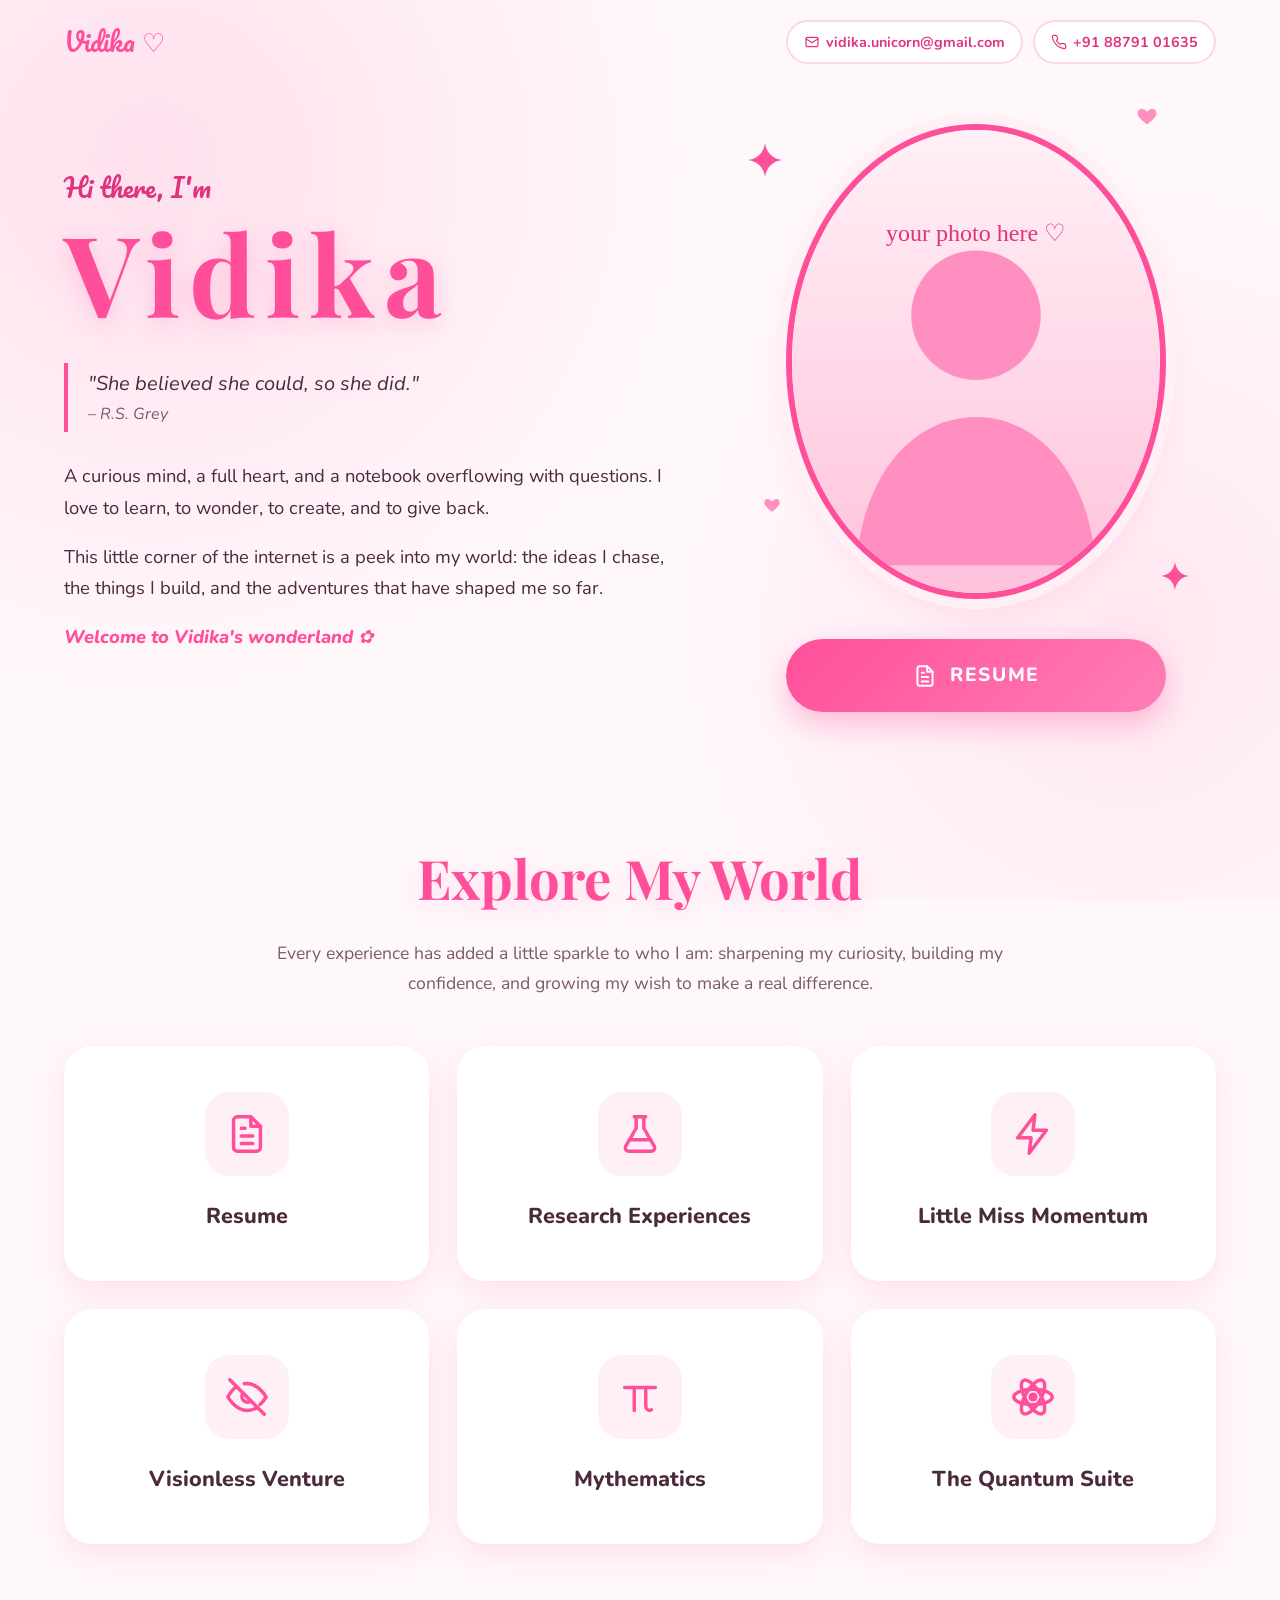
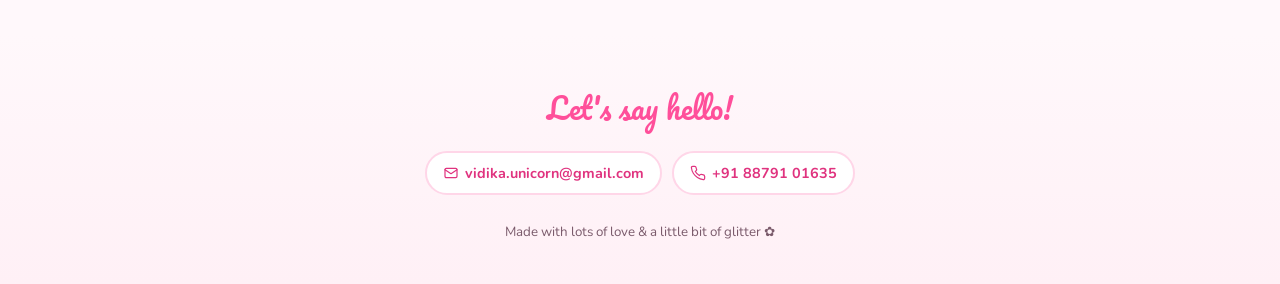
==== index.html @ 8053df3f "Create pink home page with photo, intro, contact and six section tabs Adds the home page (name, quot" ====
<!doctype html>
<html lang="en">
<head>
  <meta charset="utf-8">
  <meta name="viewport" content="width=device-width, initial-scale=1">
  <title>Vidika ♡</title>
  <link rel="preconnect" href="https://fonts.googleapis.com">
  <link rel="preconnect" href="https://fonts.gstatic.com" crossorigin>
  <link href="https://fonts.googleapis.com/css2?family=Nunito:ital,wght@0,400;0,700;0,800;1,400;1,800&family=Pacifico&family=Playfair+Display:wght@600;700&display=swap" rel="stylesheet">
  <link rel="stylesheet" href="styles.css">
</head>
<body>
  <header class="nav">
    <a class="nav-logo" href="index.html">Vidika ♡</a>
    <div class="nav-contact">
        <a class="pill" href="mailto:vidika.unicorn@gmail.com"><svg viewBox="0 0 24 24" fill="none" stroke="currentColor" stroke-width="1.8" stroke-linecap="round" stroke-linejoin="round" width="16" height="16" aria-hidden="true"><rect x="3" y="5" width="18" height="14" rx="2"/><path d="m3 7 9 6 9-6"/></svg> vidika.unicorn@gmail.com</a>
        <a class="pill" href="tel:+918879101635"><svg viewBox="0 0 24 24" fill="none" stroke="currentColor" stroke-width="1.8" stroke-linecap="round" stroke-linejoin="round" width="16" height="16" aria-hidden="true"><path d="M22 16.9v3a2 2 0 0 1-2.2 2 19.8 19.8 0 0 1-8.6-3.1 19.5 19.5 0 0 1-6-6A19.8 19.8 0 0 1 2.1 4.2 2 2 0 0 1 4.1 2h3a2 2 0 0 1 2 1.7c.1.9.4 1.8.7 2.7a2 2 0 0 1-.5 2.1L8 9.8a16 16 0 0 0 6 6l1.3-1.3a2 2 0 0 1 2.1-.4c.9.3 1.8.6 2.7.7a2 2 0 0 1 1.7 2z"/></svg> +91 88791 01635</a>
      </div>
  </header>

  <main>
    <section class="hero">
      <div class="hero-left">
        <p class="hello">Hi there, I'm</p>
        <h1 class="name">Vidika</h1>

        <blockquote class="quote">
          <p>"She believed she could, so she did."</p>
          <cite>– R.S. Grey</cite>
        </blockquote>

        <div class="intro">
          <p>A curious mind, a full heart, and a notebook overflowing with questions. I love to learn, to wonder, to create, and to give back.</p>
          <p>This little corner of the internet is a peek into my world: the ideas I chase, the things I build, and the adventures that have shaped me so far.</p>
          <p class="welcome">Welcome to Vidika's wonderland ✿</p>
        </div>
      </div>

      <div class="hero-right">
        <div class="photo-wrap">
          <div class="photo">
            <img src="images/profile.jpg" alt="Photo of Vidika" onerror="this.onerror=null;this.src='images/placeholder.svg'">
          </div>
          <span class="sparkle s1"><svg viewBox="0 0 24 24"><path d="M12 0c.8 6.6 5.4 11.2 12 12-6.6.8-11.2 5.4-12 12-.8-6.6-5.4-11.2-12-12C6.6 11.2 11.2 6.6 12 0z"/></svg></span>
          <span class="sparkle s2 heart"><svg viewBox="0 0 24 24"><path d="M12 21s-8-5.3-10-10.2C.7 7.4 3 4 6.5 4c2.1 0 3.6 1.2 5.5 3.3C13.9 5.2 15.4 4 17.5 4 21 4 23.3 7.4 22 10.8 20 15.7 12 21 12 21z"/></svg></span>
          <span class="sparkle s3"><svg viewBox="0 0 24 24"><path d="M12 0c.8 6.6 5.4 11.2 12 12-6.6.8-11.2 5.4-12 12-.8-6.6-5.4-11.2-12-12C6.6 11.2 11.2 6.6 12 0z"/></svg></span>
          <span class="sparkle s4 heart"><svg viewBox="0 0 24 24"><path d="M12 21s-8-5.3-10-10.2C.7 7.4 3 4 6.5 4c2.1 0 3.6 1.2 5.5 3.3C13.9 5.2 15.4 4 17.5 4 21 4 23.3 7.4 22 10.8 20 15.7 12 21 12 21z"/></svg></span>
        </div>
        <a class="btn" href="resume.html"><svg viewBox="0 0 24 24" fill="none" stroke="currentColor" stroke-width="1.8" stroke-linecap="round" stroke-linejoin="round" aria-hidden="true"><path d="M14 3H7a2 2 0 0 0-2 2v14a2 2 0 0 0 2 2h10a2 2 0 0 0 2-2V8z"/><path d="M14 3v5h5"/><path d="M9 13h6M9 17h6M9 9h2"/></svg> RESUME</a>
      </div>
    </section>

    <section class="explore">
      <h2 class="section-title">Explore My World</h2>
      <p class="section-sub">Every experience has added a little sparkle to who I am: sharpening my curiosity, building my confidence, and growing my wish to make a real difference.</p>
      <nav class="tabs" aria-label="Explore sections">
      <a class="tab" href="resume.html">
        <span class="tab-icon"><svg viewBox="0 0 24 24" fill="none" stroke="currentColor" stroke-width="1.8" stroke-linecap="round" stroke-linejoin="round" aria-hidden="true"><path d="M14 3H7a2 2 0 0 0-2 2v14a2 2 0 0 0 2 2h10a2 2 0 0 0 2-2V8z"/><path d="M14 3v5h5"/><path d="M9 13h6M9 17h6M9 9h2"/></svg></span>
        <span class="tab-title">Resume</span>
      </a>
      <a class="tab" href="research.html">
        <span class="tab-icon"><svg viewBox="0 0 24 24" fill="none" stroke="currentColor" stroke-width="1.8" stroke-linecap="round" stroke-linejoin="round" aria-hidden="true"><path d="M9 3h6"/><path d="M10 3v6L4.5 18.5A1.7 1.7 0 0 0 6 21h12a1.7 1.7 0 0 0 1.5-2.5L14 9V3"/><path d="M7 15h10"/></svg></span>
        <span class="tab-title">Research Experiences</span>
      </a>
      <a class="tab" href="little-miss-momentum.html">
        <span class="tab-icon"><svg viewBox="0 0 24 24" fill="none" stroke="currentColor" stroke-width="1.8" stroke-linecap="round" stroke-linejoin="round" aria-hidden="true"><path d="M13 2 4 14h7l-1 8 9-12h-7z"/></svg></span>
        <span class="tab-title">Little Miss Momentum</span>
      </a>
      <a class="tab" href="visionless-venture.html">
        <span class="tab-icon"><svg viewBox="0 0 24 24" fill="none" stroke="currentColor" stroke-width="1.8" stroke-linecap="round" stroke-linejoin="round" aria-hidden="true"><path d="M3 3l18 18"/><path d="M10.6 5.1A9.9 9.9 0 0 1 12 5c6 0 10 7 10 7a17 17 0 0 1-3.2 3.9"/><path d="M6.6 6.6C3.9 8.4 2 12 2 12s4 7 10 7a9.6 9.6 0 0 0 5.4-1.6"/><path d="M9.9 9.9a3 3 0 0 0 4.2 4.2"/></svg></span>
        <span class="tab-title">Visionless Venture</span>
      </a>
      <a class="tab" href="mythematics.html">
        <span class="tab-icon"><svg viewBox="0 0 24 24" fill="none" stroke="currentColor" stroke-width="1.8" stroke-linecap="round" stroke-linejoin="round" aria-hidden="true"><path d="M4 7h16"/><path d="M9 7v12"/><path d="M15 7v10a2 2 0 0 0 3 1.7"/></svg></span>
        <span class="tab-title">Mythematics</span>
      </a>
      <a class="tab" href="quantum-suite.html">
        <span class="tab-icon"><svg viewBox="0 0 24 24" fill="none" stroke="currentColor" stroke-width="1.8" stroke-linecap="round" stroke-linejoin="round" aria-hidden="true"><circle cx="12" cy="12" r="1.5" fill="currentColor"/><ellipse cx="12" cy="12" rx="10" ry="4"/><ellipse cx="12" cy="12" rx="10" ry="4" transform="rotate(60 12 12)"/><ellipse cx="12" cy="12" rx="10" ry="4" transform="rotate(120 12 12)"/></svg></span>
        <span class="tab-title">The Quantum Suite</span>
      </a>
      </nav>
    </section>
  </main>

  <footer class="footer" id="contact">
    <h2>Let's say hello!</h2>
    <div class="nav-contact">
        <a class="pill" href="mailto:vidika.unicorn@gmail.com"><svg viewBox="0 0 24 24" fill="none" stroke="currentColor" stroke-width="1.8" stroke-linecap="round" stroke-linejoin="round" width="16" height="16" aria-hidden="true"><rect x="3" y="5" width="18" height="14" rx="2"/><path d="m3 7 9 6 9-6"/></svg> vidika.unicorn@gmail.com</a>
        <a class="pill" href="tel:+918879101635"><svg viewBox="0 0 24 24" fill="none" stroke="currentColor" stroke-width="1.8" stroke-linecap="round" stroke-linejoin="round" width="16" height="16" aria-hidden="true"><path d="M22 16.9v3a2 2 0 0 1-2.2 2 19.8 19.8 0 0 1-8.6-3.1 19.5 19.5 0 0 1-6-6A19.8 19.8 0 0 1 2.1 4.2 2 2 0 0 1 4.1 2h3a2 2 0 0 1 2 1.7c.1.9.4 1.8.7 2.7a2 2 0 0 1-.5 2.1L8 9.8a16 16 0 0 0 6 6l1.3-1.3a2 2 0 0 1 2.1-.4c.9.3 1.8.6 2.7.7a2 2 0 0 1 1.7 2z"/></svg> +91 88791 01635</a>
      </div>
    <small>Made with lots of love &amp; a little bit of glitter ✿</small>
  </footer>
</body>
</html>
---- styles.css ----
:root {
  --pink: #ff4f9a;
  --pink-deep: #e0337f;
  --pink-soft: #ffd6e8;
  --pink-mist: #fff0f6;
  --bg: #fff8fb;
  --card: #ffffff;
  --text: #4a2a3b;
  --text-soft: #7a5a6b;
  --shadow: 0 10px 30px rgba(255, 79, 154, 0.15);
  --radius: 28px;
}

* { box-sizing: border-box; margin: 0; padding: 0; }

html { scroll-behavior: smooth; }

body {
  font-family: "Nunito", system-ui, sans-serif;
  color: var(--text);
  background: var(--bg);
  background-image:
    radial-gradient(circle at 12% 18%, rgba(255, 214, 232, 0.7) 0, transparent 40%),
    radial-gradient(circle at 88% 70%, rgba(255, 214, 232, 0.5) 0, transparent 35%);
  background-attachment: fixed;
  line-height: 1.7;
  overflow-x: hidden;
}

a { color: inherit; }

/* ---------- Top nav ---------- */
.nav {
  display: flex;
  align-items: center;
  justify-content: space-between;
  gap: 16px;
  max-width: 1200px;
  margin: 0 auto;
  padding: 20px 24px;
}

.nav-logo {
  font-family: "Pacifico", cursive;
  font-size: 1.6rem;
  color: var(--pink);
  text-decoration: none;
}

.nav-contact {
  display: flex;
  gap: 10px;
  flex-wrap: wrap;
}

.pill {
  display: inline-flex;
  align-items: center;
  gap: 6px;
  padding: 8px 16px;
  border-radius: 999px;
  background: var(--card);
  border: 2px solid var(--pink-soft);
  font-size: 0.9rem;
  font-weight: 700;
  color: var(--pink-deep);
  text-decoration: none;
  transition: transform 0.2s, border-color 0.2s;
}
.pill:hover { transform: translateY(-2px); border-color: var(--pink); }

/* ---------- Hero ---------- */
.hero {
  display: grid;
  grid-template-columns: 1.3fr 1fr;
  align-items: center;
  gap: 48px;
  max-width: 1200px;
  margin: 0 auto;
  padding: 40px 24px 80px;
}

.hello {
  font-family: "Pacifico", cursive;
  font-size: 1.6rem;
  color: var(--pink-deep);
}

.name {
  font-family: "Playfair Display", serif;
  font-size: clamp(3.5rem, 9vw, 7rem);
  line-height: 1.05;
  letter-spacing: 0.08em;
  color: var(--pink);
  text-shadow: 0 6px 24px rgba(255, 79, 154, 0.25);
  margin: 4px 0 32px;
}

.quote {
  border-left: 4px solid var(--pink);
  padding: 4px 0 4px 20px;
  margin-bottom: 28px;
  font-style: italic;
}
.quote p { font-size: 1.25rem; }
.quote cite { color: var(--text-soft); font-size: 1rem; }

.intro p { font-size: 1.15rem; margin-bottom: 18px; }

.welcome {
  font-weight: 800;
  font-style: italic;
  color: var(--pink);
  font-size: 1.2rem;
}

.hero-right {
  display: flex;
  flex-direction: column;
  align-items: center;
  gap: 40px;
}

.photo-wrap { position: relative; width: min(380px, 80vw); }

.photo {
  width: 100%;
  aspect-ratio: 4 / 5;
  border-radius: 50%;
  border: 6px solid var(--pink);
  box-shadow: 0 0 0 10px var(--pink-mist), var(--shadow);
  overflow: hidden;
  background: linear-gradient(160deg, var(--pink-mist), var(--pink-soft));
}
.photo img {
  width: 100%;
  height: 100%;
  object-fit: cover;
  display: block;
}

.sparkle {
  position: absolute;
  color: var(--pink);
  animation: twinkle 2.4s ease-in-out infinite;
  pointer-events: none;
}
.sparkle svg { width: 100%; height: 100%; fill: currentColor; }
.s1 { width: 34px; height: 34px; top: 4%; left: -10%; }
.s2 { width: 22px; height: 22px; top: -4%; right: 2%; animation-delay: 0.6s; }
.s3 { width: 28px; height: 28px; bottom: 2%; right: -6%; animation-delay: 1.2s; }
.s4 { width: 18px; height: 18px; bottom: 18%; left: -6%; animation-delay: 1.8s; }
.heart { color: #ff8fc0; }

@keyframes twinkle {
  0%, 100% { transform: scale(1) rotate(0deg); opacity: 1; }
  50% { transform: scale(0.7) rotate(20deg); opacity: 0.6; }
}

.btn {
  display: inline-flex;
  align-items: center;
  justify-content: center;
  gap: 12px;
  width: min(380px, 80vw);
  padding: 20px 28px;
  border-radius: 999px;
  background: linear-gradient(135deg, var(--pink), #ff7eb6);
  color: #fff;
  font-weight: 800;
  font-size: 1.2rem;
  letter-spacing: 0.08em;
  text-decoration: none;
  box-shadow: 0 12px 30px rgba(255, 79, 154, 0.35);
  transition: transform 0.2s, box-shadow 0.2s;
}
.btn:hover { transform: translateY(-3px); box-shadow: 0 16px 36px rgba(255, 79, 154, 0.45); }
.btn svg { width: 26px; height: 26px; }

/* ---------- Explore tabs ---------- */
.explore {
  max-width: 1200px;
  margin: 0 auto;
  padding: 40px 24px 90px;
  text-align: center;
}

.section-title {
  font-family: "Playfair Display", serif;
  font-size: clamp(2.2rem, 5vw, 3.4rem);
  color: var(--pink);
  text-shadow: 0 6px 24px rgba(255, 79, 154, 0.2);
}

.section-sub {
  max-width: 760px;
  margin: 14px auto 48px;
  font-size: 1.1rem;
  color: var(--text-soft);
}

.tabs {
  display: grid;
  grid-template-columns: repeat(3, 1fr);
  gap: 28px;
}

.tab {
  display: flex;
  flex-direction: column;
  align-items: center;
  gap: 22px;
  padding: 44px 20px;
  background: var(--card);
  border-radius: var(--radius);
  border: 2px solid transparent;
  box-shadow: var(--shadow);
  text-decoration: none;
  transition: transform 0.25s, border-color 0.25s, box-shadow 0.25s;
}
.tab:hover {
  transform: translateY(-6px) rotate(-0.5deg);
  border-color: var(--pink-soft);
  box-shadow: 0 18px 40px rgba(255, 79, 154, 0.25);
}

.tab-icon {
  display: grid;
  place-items: center;
  width: 84px;
  height: 84px;
  border-radius: 24px;
  background: var(--pink-mist);
  color: var(--pink);
}
.tab-icon svg { width: 46px; height: 46px; }

.tab-title {
  font-size: 1.35rem;
  font-weight: 800;
  color: var(--text);
}

/* ---------- Inner pages ---------- */
.page {
  max-width: 900px;
  margin: 0 auto;
  padding: 30px 24px 90px;
  text-align: center;
}

.page .tab-icon { margin: 0 auto 20px; }

.back {
  display: inline-block;
  margin-bottom: 30px;
  font-weight: 700;
  color: var(--pink-deep);
  text-decoration: none;
}
.back:hover { text-decoration: underline; }

.coming-soon {
  margin-top: 40px;
  padding: 50px 24px;
  background: var(--card);
  border: 2px dashed var(--pink-soft);
  border-radius: var(--radius);
  box-shadow: var(--shadow);
  font-size: 1.15rem;
  color: var(--text-soft);
}
.coming-soon strong {
  display: block;
  font-family: "Pacifico", cursive;
  font-weight: 400;
  font-size: 1.7rem;
  color: var(--pink);
  margin-bottom: 8px;
}

/* ---------- Footer ---------- */
.footer {
  text-align: center;
  padding: 50px 24px 40px;
  background: linear-gradient(180deg, transparent, var(--pink-mist));
}
.footer h2 {
  font-family: "Pacifico", cursive;
  font-weight: 400;
  color: var(--pink);
  font-size: 1.8rem;
  margin-bottom: 18px;
}
.footer .nav-contact { justify-content: center; }
.footer small { display: block; margin-top: 26px; color: var(--text-soft); }

/* ---------- Responsive ---------- */
@media (max-width: 900px) {
  .hero { grid-template-columns: 1fr; text-align: left; padding-top: 10px; }
  .hero-right { order: -1; }
  .tabs { grid-template-columns: repeat(2, 1fr); }
}

@media (max-width: 560px) {
  .nav { flex-direction: column; }
  .nav-contact { justify-content: center; }
  .tabs { grid-template-columns: 1fr; gap: 18px; }
  .tab { padding: 32px 16px; }
}

@media (prefers-reduced-motion: reduce) {
  .sparkle { animation: none; }
  .tab, .btn, .pill { transition: none; }
}
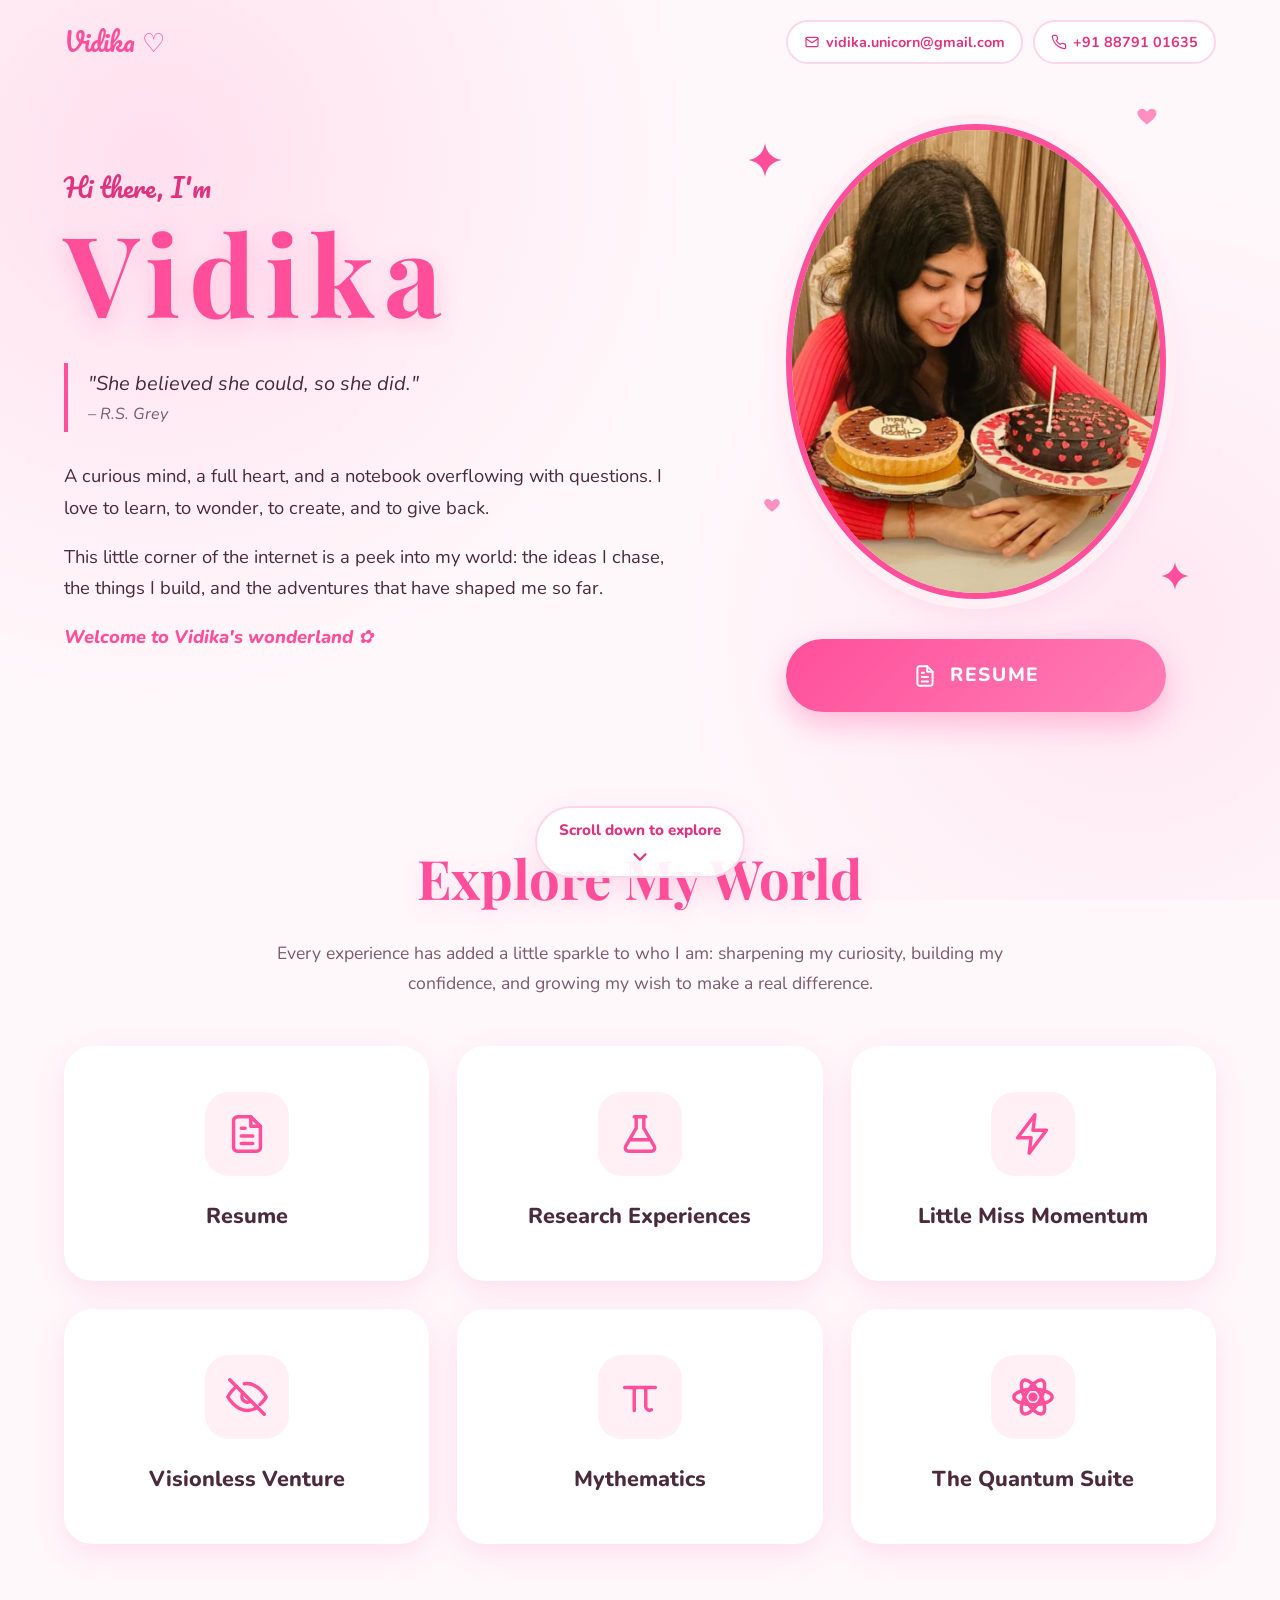
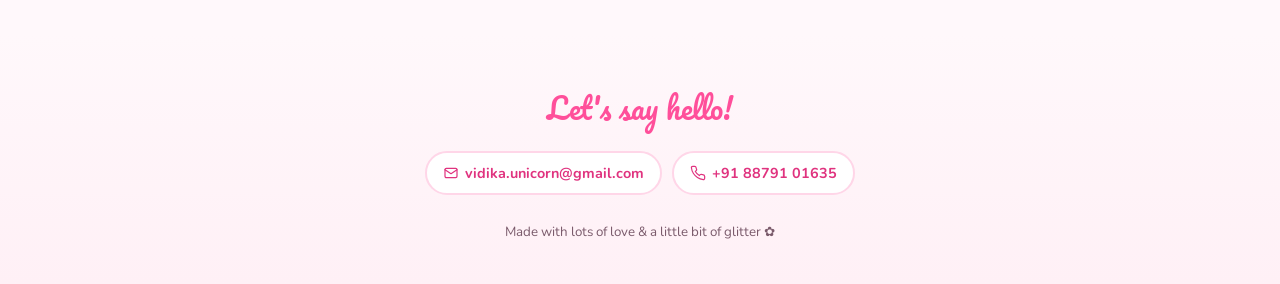
==== commit c3726516: "Add bouncing scroll-down cue to home page Co-Authored-By: Claude Opus 5.5 <noreply@anthropic.com> Cl" ====
--- a/index.html
+++ b/index.html
@@ -50,7 +50,7 @@
       </div>
     </section>
 
-    <section class="explore">
+    <section class="explore" id="explore">
       <h2 class="section-title">Explore My World</h2>
       <p class="section-sub">Every experience has added a little sparkle to who I am: sharpening my curiosity, building my confidence, and growing my wish to make a real difference.</p>
       <nav class="tabs" aria-label="Explore sections">
@@ -90,5 +90,17 @@
       </div>
     <small>Made with lots of love &amp; a little bit of glitter ✿</small>
   </footer>
+  <a class="scroll-cue" id="scrollCue" href="#explore" aria-label="Scroll down to explore more">
+    <span>Scroll down to explore</span>
+    <svg viewBox="0 0 24 24" fill="none" stroke="currentColor" stroke-width="2.4" stroke-linecap="round" stroke-linejoin="round" aria-hidden="true"><path d="M6 9l6 6 6-6"/></svg>
+  </a>
+  <script>
+    (function () {
+      var cue = document.getElementById("scrollCue");
+      function update() { cue.classList.toggle("hidden", window.scrollY > 60); }
+      window.addEventListener("scroll", update, { passive: true });
+      update();
+    })();
+  </script>
 </body>
 </html>
--- a/styles.css
+++ b/styles.css
@@ -313,3 +313,43 @@
   .sparkle { animation: none; }
   .tab, .btn, .pill { transition: none; }
 }
+
+/* ---------- Scroll cue ---------- */
+.scroll-cue {
+  position: fixed;
+  left: 50%;
+  bottom: 22px;
+  z-index: 10;
+  display: flex;
+  flex-direction: column;
+  align-items: center;
+  gap: 2px;
+  padding: 10px 22px 8px;
+  border-radius: 999px;
+  background: rgba(255, 255, 255, 0.92);
+  border: 2px solid var(--pink-soft);
+  box-shadow: var(--shadow);
+  color: var(--pink-deep);
+  font-weight: 800;
+  font-size: 0.95rem;
+  text-decoration: none;
+  white-space: nowrap;
+  transform: translateX(-50%);
+  animation: bounce 1.8s ease-in-out infinite;
+  transition: opacity 0.3s, visibility 0.3s;
+}
+.scroll-cue svg { width: 22px; height: 22px; }
+.scroll-cue.hidden { opacity: 0; visibility: hidden; }
+
+@keyframes bounce {
+  0%, 100% { transform: translate(-50%, 0); }
+  50% { transform: translate(-50%, -8px); }
+}
+
+@media (max-width: 560px) {
+  .scroll-cue { bottom: 16px; padding: 8px 18px 6px; font-size: 0.85rem; }
+}
+
+@media (prefers-reduced-motion: reduce) {
+  .scroll-cue { animation: none; }
+}
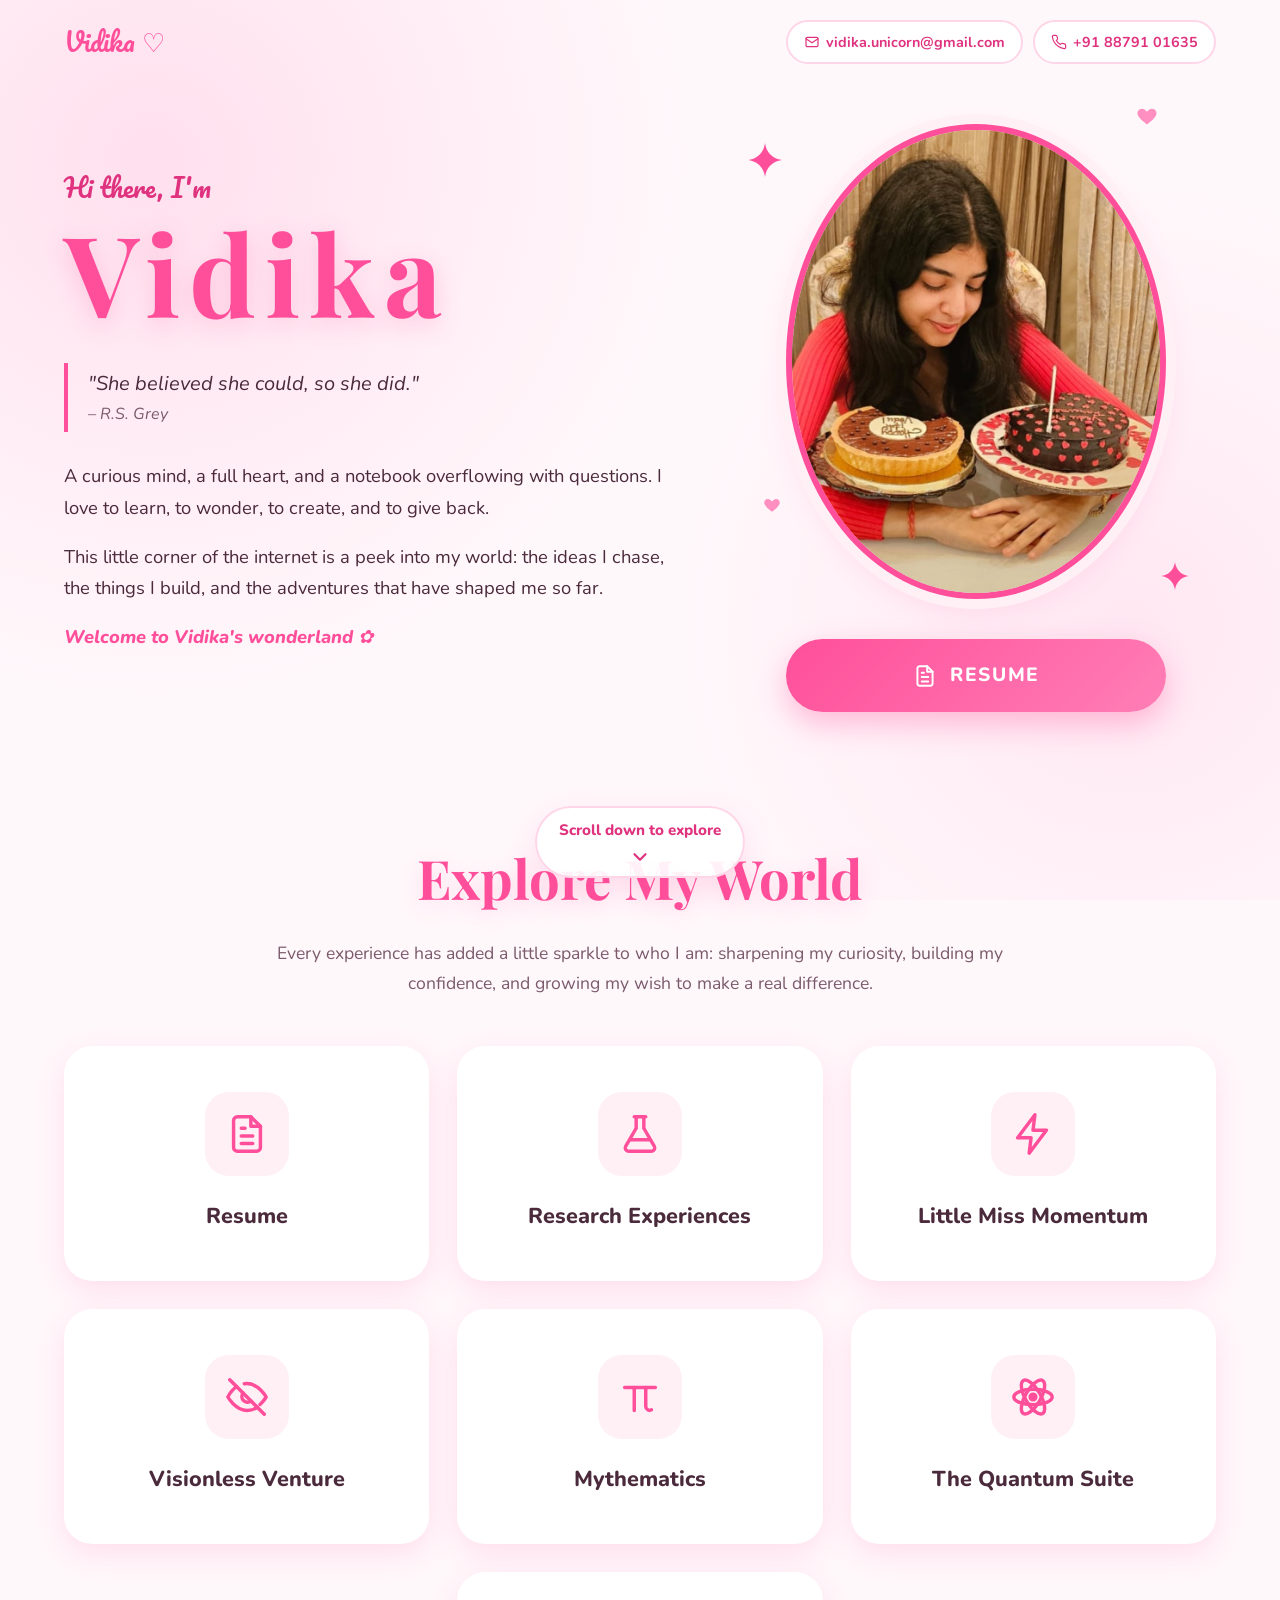
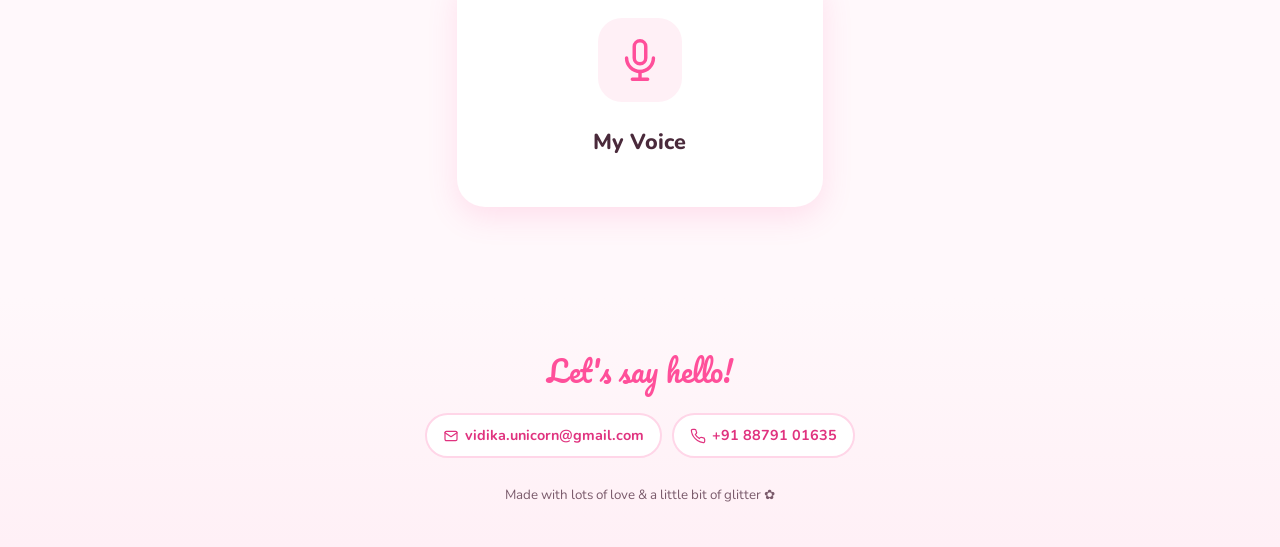
==== commit 3bae3fec: "Add My Voice tab and page; center the last row of tabs Co-Authored-By: Claude Opus 5.5 <noreply@anth" ====
--- a/index.html
+++ b/index.html
@@ -78,6 +78,10 @@
         <span class="tab-icon"><svg viewBox="0 0 24 24" fill="none" stroke="currentColor" stroke-width="1.8" stroke-linecap="round" stroke-linejoin="round" aria-hidden="true"><circle cx="12" cy="12" r="1.5" fill="currentColor"/><ellipse cx="12" cy="12" rx="10" ry="4"/><ellipse cx="12" cy="12" rx="10" ry="4" transform="rotate(60 12 12)"/><ellipse cx="12" cy="12" rx="10" ry="4" transform="rotate(120 12 12)"/></svg></span>
         <span class="tab-title">The Quantum Suite</span>
       </a>
+      <a class="tab" href="my-voice.html">
+        <span class="tab-icon"><svg viewBox="0 0 24 24" fill="none" stroke="currentColor" stroke-width="1.8" stroke-linecap="round" stroke-linejoin="round" aria-hidden="true"><rect x="9" y="2" width="6" height="12" rx="3"/><path d="M5 11a7 7 0 0 0 14 0"/><path d="M12 18v4M8 22h8"/></svg></span>
+        <span class="tab-title">My Voice</span>
+      </a>
       </nav>
     </section>
   </main>
--- a/styles.css
+++ b/styles.css
@@ -200,10 +200,12 @@
 }
 
 .tabs {
-  display: grid;
-  grid-template-columns: repeat(3, 1fr);
+  display: flex;
+  flex-wrap: wrap;
+  justify-content: center;
   gap: 28px;
 }
+.tabs .tab { flex: 0 1 calc((100% - 56px) / 3); }
 
 .tab {
   display: flex;
@@ -299,13 +301,14 @@
 @media (max-width: 900px) {
   .hero { grid-template-columns: 1fr; text-align: left; padding-top: 10px; }
   .hero-right { order: -1; }
-  .tabs { grid-template-columns: repeat(2, 1fr); }
+  .tabs .tab { flex-basis: calc((100% - 28px) / 2); }
 }
 
 @media (max-width: 560px) {
   .nav { flex-direction: column; }
   .nav-contact { justify-content: center; }
-  .tabs { grid-template-columns: 1fr; gap: 18px; }
+  .tabs { gap: 18px; }
+  .tabs .tab { flex-basis: 100%; }
   .tab { padding: 32px 16px; }
 }
 
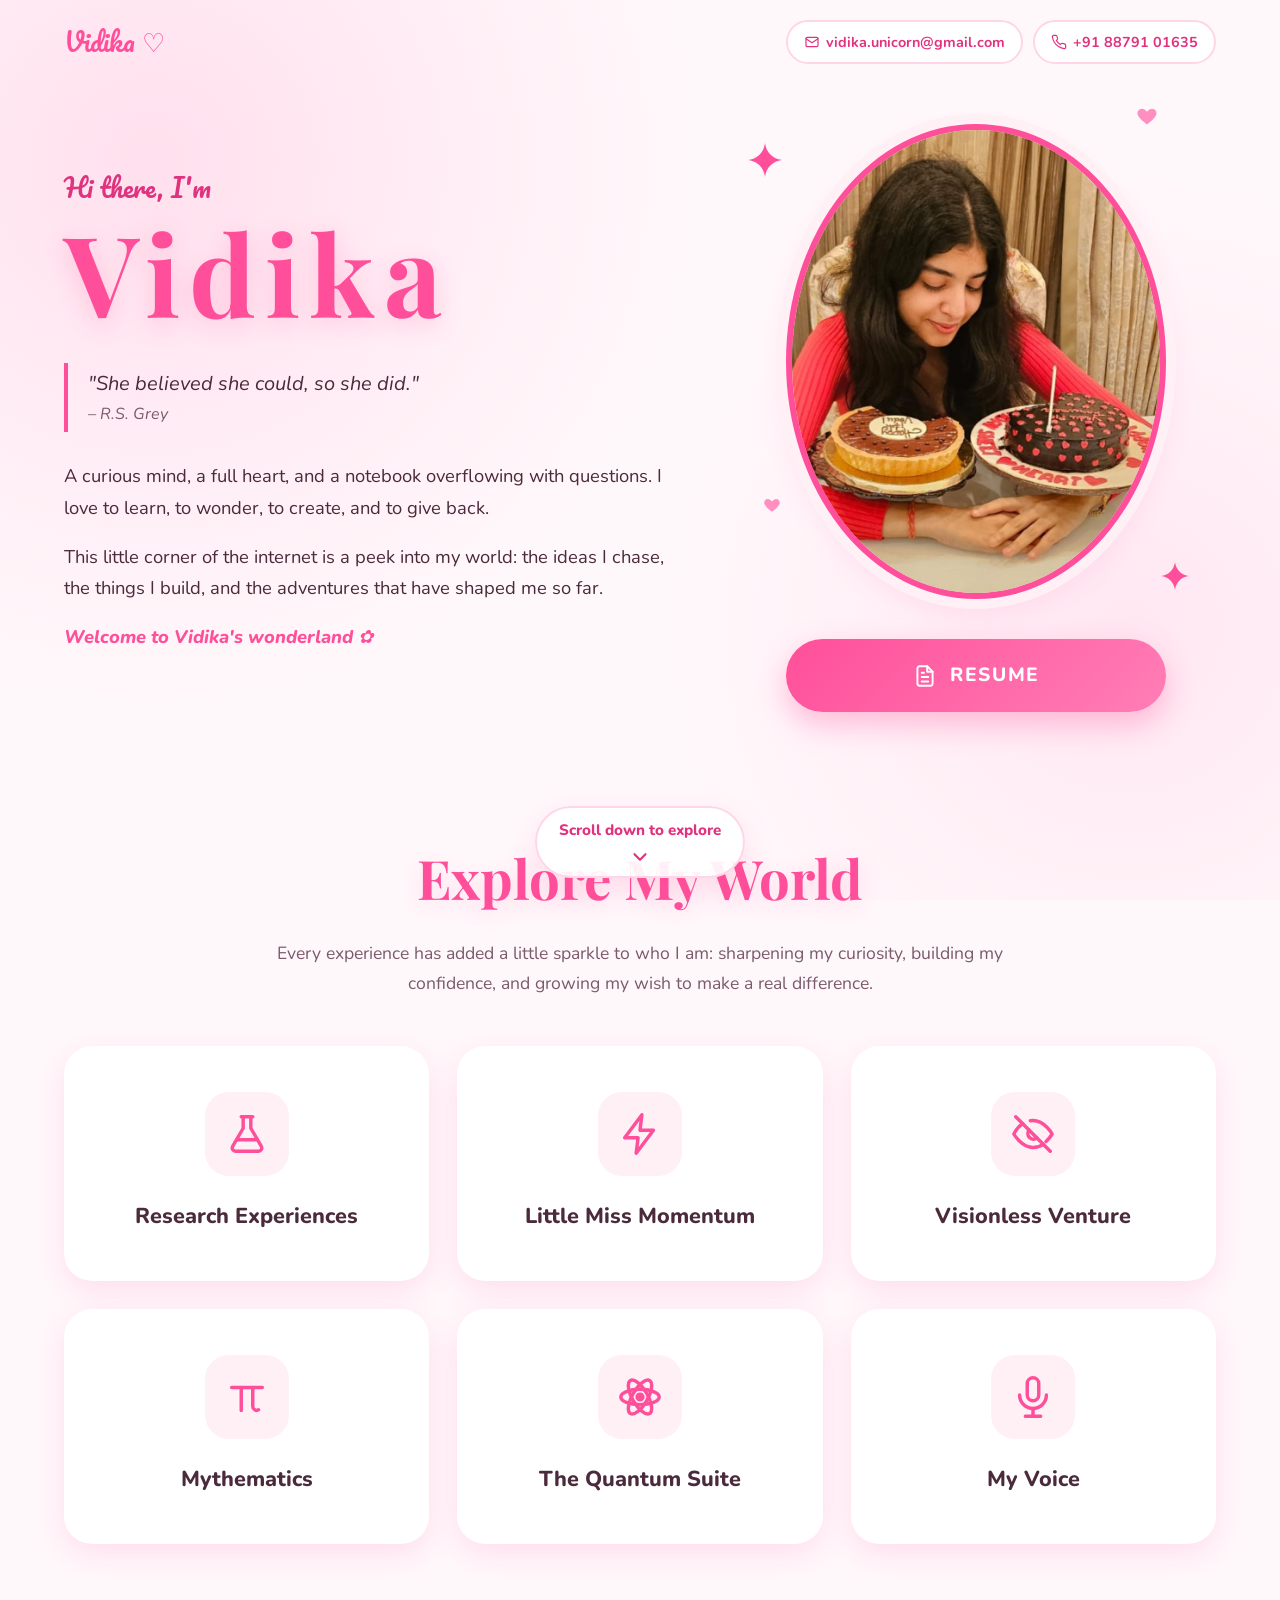
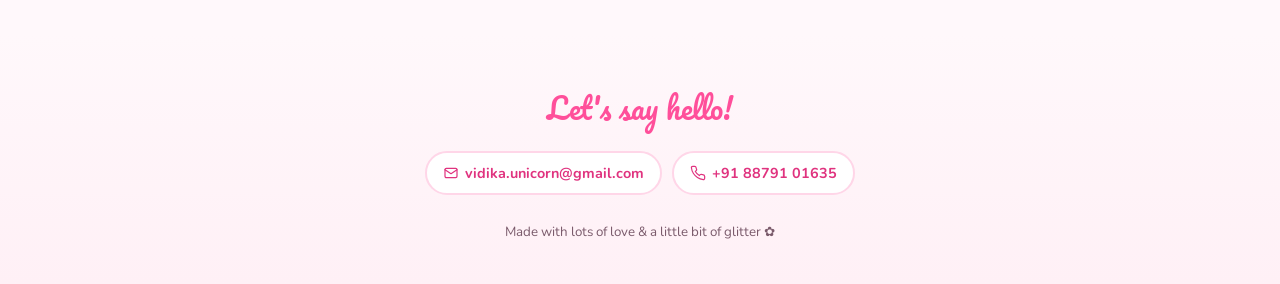
==== commit b3e999e6: "Remove Resume tab from Explore grid; the hero button links to it Co-Authored-By: Claude Opus 5.5 <no" ====
--- a/index.html
+++ b/index.html
@@ -54,10 +54,6 @@
       <h2 class="section-title">Explore My World</h2>
       <p class="section-sub">Every experience has added a little sparkle to who I am: sharpening my curiosity, building my confidence, and growing my wish to make a real difference.</p>
       <nav class="tabs" aria-label="Explore sections">
-      <a class="tab" href="resume.html">
-        <span class="tab-icon"><svg viewBox="0 0 24 24" fill="none" stroke="currentColor" stroke-width="1.8" stroke-linecap="round" stroke-linejoin="round" aria-hidden="true"><path d="M14 3H7a2 2 0 0 0-2 2v14a2 2 0 0 0 2 2h10a2 2 0 0 0 2-2V8z"/><path d="M14 3v5h5"/><path d="M9 13h6M9 17h6M9 9h2"/></svg></span>
-        <span class="tab-title">Resume</span>
-      </a>
       <a class="tab" href="research.html">
         <span class="tab-icon"><svg viewBox="0 0 24 24" fill="none" stroke="currentColor" stroke-width="1.8" stroke-linecap="round" stroke-linejoin="round" aria-hidden="true"><path d="M9 3h6"/><path d="M10 3v6L4.5 18.5A1.7 1.7 0 0 0 6 21h12a1.7 1.7 0 0 0 1.5-2.5L14 9V3"/><path d="M7 15h10"/></svg></span>
         <span class="tab-title">Research Experiences</span>
